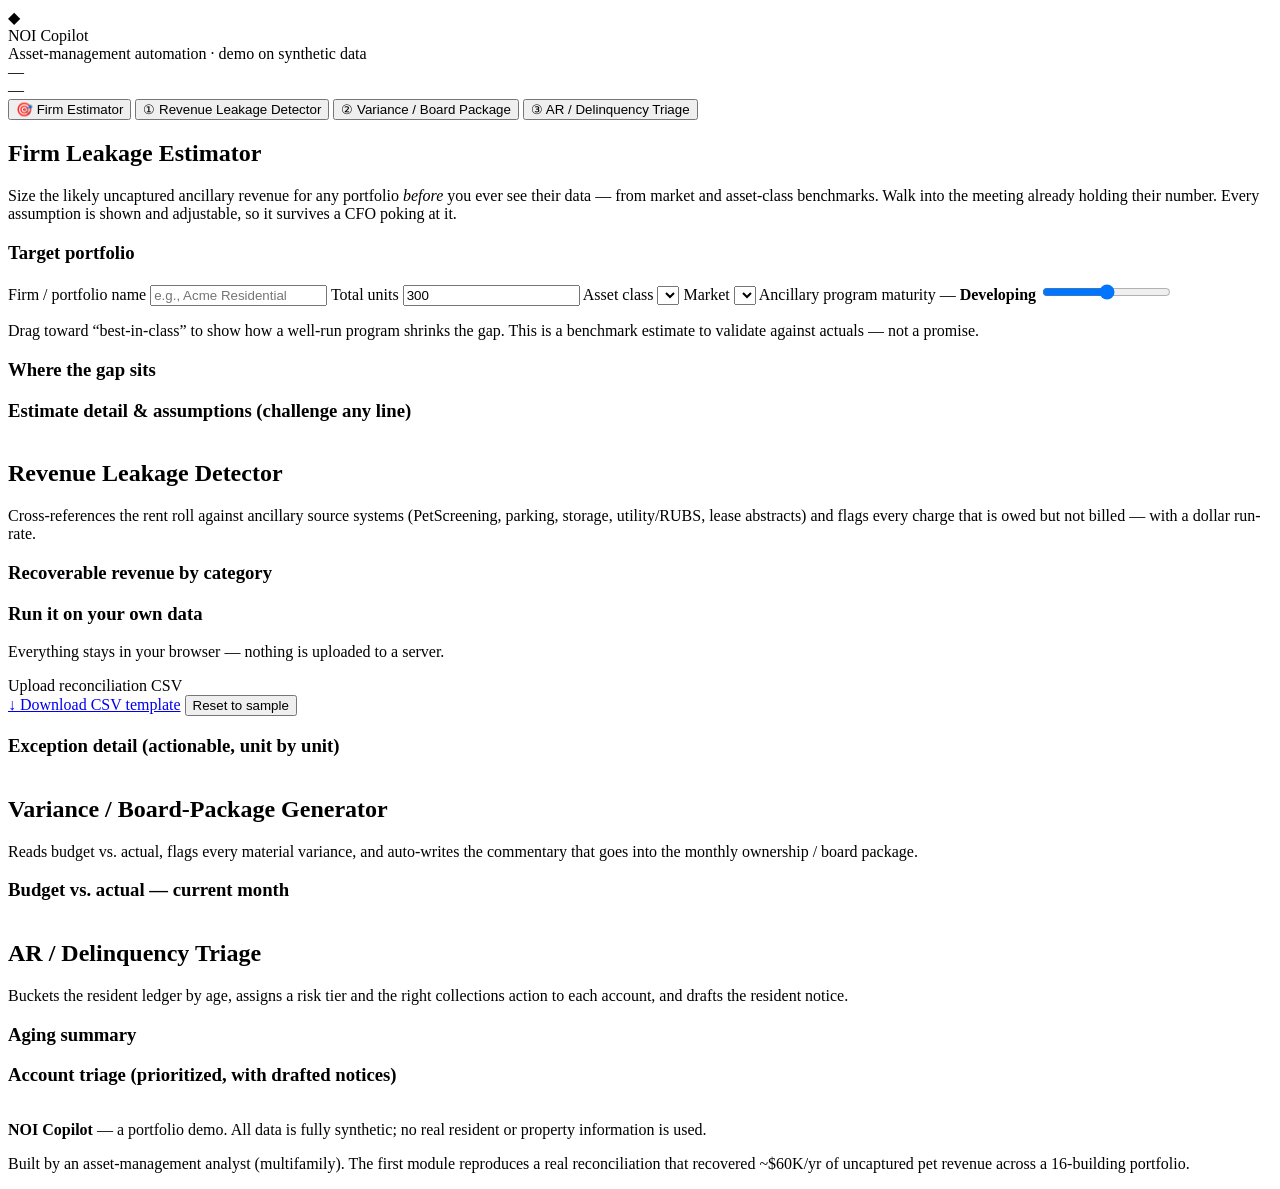
==== index.html @ cc87287d "Add files via upload" ====
<!DOCTYPE html>
<html lang="en">
<head>
  <meta charset="UTF-8" />
  <meta name="viewport" content="width=device-width, initial-scale=1.0" />
  <title>NOI Copilot — Asset Management Demo</title>
  <meta name="description" content="Revenue leakage detection, variance commentary, and AR triage for multifamily asset management. Built by an asset-management analyst." />
  <link rel="stylesheet" href="assets/styles.css" />
</head>
<body>
  <header class="topbar">
    <div class="wrap topbar-inner">
      <div class="brand">
        <span class="logo">◆</span>
        <div>
          <div class="brand-name">NOI&nbsp;Copilot</div>
          <div class="brand-tag">Asset-management automation · demo on synthetic data</div>
        </div>
      </div>
      <div class="prop">
        <div id="prop-name" class="prop-name">—</div>
        <div id="prop-meta" class="prop-meta">—</div>
      </div>
    </div>
  </header>

  <nav class="tabs-wrap">
    <div class="wrap tabs">
      <button class="tab active" data-pane="estimator">🎯 Firm Estimator</button>
      <button class="tab" data-pane="leakage">① Revenue Leakage Detector</button>
      <button class="tab" data-pane="variance">② Variance / Board Package</button>
      <button class="tab" data-pane="ar">③ AR / Delinquency Triage</button>
    </div>
  </nav>

  <main class="wrap">

    <!-- =================== FIRM ESTIMATOR =================== -->
    <section id="pane-estimator" class="pane active">
      <div class="pane-head">
        <h2>Firm Leakage Estimator</h2>
        <p>Size the likely uncaptured ancillary revenue for any portfolio <em>before</em> you ever see their data — from market and asset-class benchmarks. Walk into the meeting already holding their number. Every assumption is shown and adjustable, so it survives a CFO poking at it.</p>
      </div>
      <div class="grid-2">
        <div class="card est-form">
          <h3>Target portfolio</h3>
          <label>Firm / portfolio name <input id="est-name" type="text" placeholder="e.g., Acme Residential" /></label>
          <label>Total units <input id="est-units" type="number" value="300" min="1" step="10" /></label>
          <label>Asset class <select id="est-class"></select></label>
          <label>Market <select id="est-market"></select></label>
          <label class="rangerow">Ancillary program maturity — <strong id="est-mat-val">Developing</strong>
            <input id="est-maturity" type="range" min="0" max="100" value="50" /></label>
          <p class="muted small">Drag toward “best-in-class” to show how a well-run program shrinks the gap. This is a benchmark estimate to validate against actuals — not a promise.</p>
        </div>
        <div class="card">
          <div id="est-headline"></div>
          <h3 class="mt">Where the gap sits</h3>
          <div id="est-bars" class="cats"></div>
        </div>
      </div>
      <div class="card">
        <h3>Estimate detail &amp; assumptions <span class="muted">(challenge any line)</span></h3>
        <div class="tablescroll"><table id="est-table" class="data"></table></div>
      </div>
      <div id="est-outreach"></div>
    </section>

    <!-- =================== MODULE 1: LEAKAGE =================== -->
    <section id="pane-leakage" class="pane">
      <div class="pane-head">
        <h2>Revenue Leakage Detector</h2>
        <p>Cross-references the rent roll against ancillary source systems (PetScreening, parking, storage, utility/RUBS, lease abstracts) and flags every charge that is owed but not billed — with a dollar run-rate.</p>
      </div>
      <div id="leak-kpis" class="kpis"></div>
      <div class="grid-2">
        <div class="card">
          <h3>Recoverable revenue by category</h3>
          <div id="leak-cats" class="cats"></div>
        </div>
        <div class="card csv-card">
          <h3>Run it on your own data</h3>
          <p class="muted">Everything stays in your browser — nothing is uploaded to a server.</p>
          <label class="filebtn">Upload reconciliation CSV
            <input type="file" id="csv-upload" accept=".csv" hidden />
          </label>
          <div class="csv-links">
            <a href="#" id="csv-template">↓ Download CSV template</a>
            <button id="csv-reset" class="linkbtn">Reset to sample</button>
          </div>
          <div id="csv-status" class="csv-status muted"></div>
        </div>
      </div>
      <div class="card">
        <h3>Exception detail <span class="muted">(actionable, unit by unit)</span></h3>
        <div class="tablescroll"><table id="leak-table" class="data"></table></div>
      </div>
    </section>

    <!-- =================== MODULE 2: VARIANCE =================== -->
    <section id="pane-variance" class="pane">
      <div class="pane-head">
        <h2>Variance / Board-Package Generator</h2>
        <p>Reads budget vs. actual, flags every material variance, and auto-writes the commentary that goes into the monthly ownership / board package.</p>
      </div>
      <div id="var-kpis" class="kpis"></div>
      <div id="var-summary"></div>
      <div class="grid-2">
        <div class="card">
          <h3>Budget vs. actual — current month</h3>
          <div class="tablescroll"><table id="var-table" class="data"></table></div>
        </div>
        <div class="card">
          <div id="var-narrative"></div>
        </div>
      </div>
    </section>

    <!-- =================== MODULE 3: AR =================== -->
    <section id="pane-ar" class="pane">
      <div class="pane-head">
        <h2>AR / Delinquency Triage</h2>
        <p>Buckets the resident ledger by age, assigns a risk tier and the right collections action to each account, and drafts the resident notice.</p>
      </div>
      <div id="ar-kpis" class="kpis"></div>
      <div class="card">
        <h3>Aging summary</h3>
        <div id="ar-buckets" class="buckets"></div>
      </div>
      <div class="card">
        <h3>Account triage <span class="muted">(prioritized, with drafted notices)</span></h3>
        <div class="tablescroll"><table id="ar-table" class="data"></table></div>
        <div id="ar-draft" class="draft" style="display:none">
          <div class="draft-tag">Auto-drafted notice — review before sending</div>
          <pre id="ar-draft-text"></pre>
        </div>
      </div>
    </section>

  </main>

  <footer class="foot">
    <div class="wrap">
      <p><strong>NOI Copilot</strong> — a portfolio demo. All data is fully synthetic; no real resident or property information is used.</p>
      <p class="muted">Built by an asset-management analyst (multifamily). The first module reproduces a real reconciliation that recovered ~$60K/yr of uncaptured pet revenue across a 16-building portfolio.</p>
    </div>
  </footer>

  <script src="assets/data.js"></script>
  <script src="assets/app.js"></script>
</body>
</html>
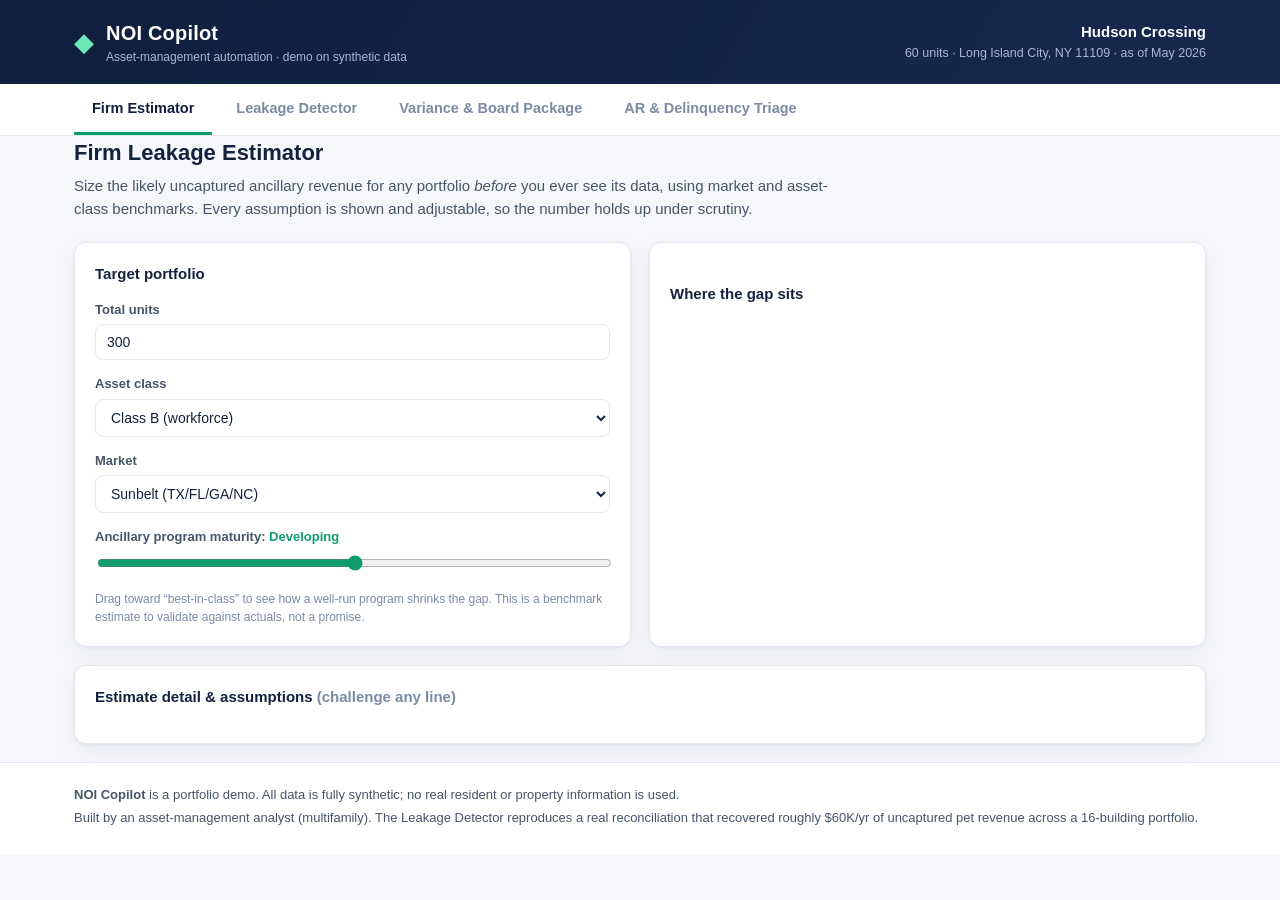
==== commit 1cc80616: "Add files via upload" ====
--- a/index.html
+++ b/index.html
@@ -3,7 +3,7 @@
 <head>
   <meta charset="UTF-8" />
   <meta name="viewport" content="width=device-width, initial-scale=1.0" />
-  <title>NOI Copilot — Asset Management Demo</title>
+  <title>NOI Copilot | Asset Management Demo</title>
   <meta name="description" content="Revenue leakage detection, variance commentary, and AR triage for multifamily asset management. Built by an asset-management analyst." />
   <link rel="stylesheet" href="assets/styles.css" />
 </head>
@@ -18,18 +18,18 @@
         </div>
       </div>
       <div class="prop">
-        <div id="prop-name" class="prop-name">—</div>
-        <div id="prop-meta" class="prop-meta">—</div>
+        <div id="prop-name" class="prop-name"></div>
+        <div id="prop-meta" class="prop-meta"></div>
       </div>
     </div>
   </header>
 
   <nav class="tabs-wrap">
     <div class="wrap tabs">
-      <button class="tab active" data-pane="estimator">🎯 Firm Estimator</button>
-      <button class="tab" data-pane="leakage">① Revenue Leakage Detector</button>
-      <button class="tab" data-pane="variance">② Variance / Board Package</button>
-      <button class="tab" data-pane="ar">③ AR / Delinquency Triage</button>
+      <button class="tab active" data-pane="estimator">Firm Estimator</button>
+      <button class="tab" data-pane="leakage">Leakage Detector</button>
+      <button class="tab" data-pane="variance">Variance &amp; Board Package</button>
+      <button class="tab" data-pane="ar">AR &amp; Delinquency Triage</button>
     </div>
   </nav>
 
@@ -39,20 +39,19 @@
     <section id="pane-estimator" class="pane active">
       <div class="pane-head">
         <h2>Firm Leakage Estimator</h2>
-        <p>Size the likely uncaptured ancillary revenue for any portfolio <em>before</em> you ever see their data — from market and asset-class benchmarks. Walk into the meeting already holding their number. Every assumption is shown and adjustable, so it survives a CFO poking at it.</p>
+        <p>Size the likely uncaptured ancillary revenue for any portfolio <em>before</em> you ever see its data, using market and asset-class benchmarks. Every assumption is shown and adjustable, so the number holds up under scrutiny.</p>
       </div>
       <div class="grid-2">
         <div class="card est-form">
           <h3>Target portfolio</h3>
-          <label>Firm / portfolio name <input id="est-name" type="text" placeholder="e.g., Acme Residential" /></label>
           <label>Total units <input id="est-units" type="number" value="300" min="1" step="10" /></label>
           <label>Asset class <select id="est-class"></select></label>
           <label>Market <select id="est-market"></select></label>
-          <label class="rangerow">Ancillary program maturity — <strong id="est-mat-val">Developing</strong>
+          <label class="rangerow">Ancillary program maturity: <strong id="est-mat-val">Developing</strong>
             <input id="est-maturity" type="range" min="0" max="100" value="50" /></label>
-          <p class="muted small">Drag toward “best-in-class” to show how a well-run program shrinks the gap. This is a benchmark estimate to validate against actuals — not a promise.</p>
+          <p class="muted small">Drag toward “best-in-class” to see how a well-run program shrinks the gap. This is a benchmark estimate to validate against actuals, not a promise.</p>
         </div>
-        <div class="card">
+        <div class="card est-result">
           <div id="est-headline"></div>
           <h3 class="mt">Where the gap sits</h3>
           <div id="est-bars" class="cats"></div>
@@ -62,14 +61,13 @@
         <h3>Estimate detail &amp; assumptions <span class="muted">(challenge any line)</span></h3>
         <div class="tablescroll"><table id="est-table" class="data"></table></div>
       </div>
-      <div id="est-outreach"></div>
     </section>
 
     <!-- =================== MODULE 1: LEAKAGE =================== -->
     <section id="pane-leakage" class="pane">
       <div class="pane-head">
         <h2>Revenue Leakage Detector</h2>
-        <p>Cross-references the rent roll against ancillary source systems (PetScreening, parking, storage, utility/RUBS, lease abstracts) and flags every charge that is owed but not billed — with a dollar run-rate.</p>
+        <p>Cross-references the rent roll against ancillary source systems (PetScreening, parking, storage, utility/RUBS, lease abstracts) and flags every charge that is owed but not billed, with a dollar run-rate.</p>
       </div>
       <div id="leak-kpis" class="kpis"></div>
       <div class="grid-2">
@@ -79,7 +77,7 @@
         </div>
         <div class="card csv-card">
           <h3>Run it on your own data</h3>
-          <p class="muted">Everything stays in your browser — nothing is uploaded to a server.</p>
+          <p class="muted">Everything stays in your browser. Nothing is uploaded to a server.</p>
           <label class="filebtn">Upload reconciliation CSV
             <input type="file" id="csv-upload" accept=".csv" hidden />
           </label>
@@ -106,7 +104,7 @@
       <div id="var-summary"></div>
       <div class="grid-2">
         <div class="card">
-          <h3>Budget vs. actual — current month</h3>
+          <h3>Budget vs. actual, current month</h3>
           <div class="tablescroll"><table id="var-table" class="data"></table></div>
         </div>
         <div class="card">
@@ -130,7 +128,7 @@
         <h3>Account triage <span class="muted">(prioritized, with drafted notices)</span></h3>
         <div class="tablescroll"><table id="ar-table" class="data"></table></div>
         <div id="ar-draft" class="draft" style="display:none">
-          <div class="draft-tag">Auto-drafted notice — review before sending</div>
+          <div class="draft-tag">Auto-drafted notice (review before sending)</div>
           <pre id="ar-draft-text"></pre>
         </div>
       </div>
@@ -140,8 +138,8 @@
 
   <footer class="foot">
     <div class="wrap">
-      <p><strong>NOI Copilot</strong> — a portfolio demo. All data is fully synthetic; no real resident or property information is used.</p>
-      <p class="muted">Built by an asset-management analyst (multifamily). The first module reproduces a real reconciliation that recovered ~$60K/yr of uncaptured pet revenue across a 16-building portfolio.</p>
+      <p><strong>NOI Copilot</strong> is a portfolio demo. All data is fully synthetic; no real resident or property information is used.</p>
+      <p class="muted">Built by an asset-management analyst (multifamily). The Leakage Detector reproduces a real reconciliation that recovered roughly $60K/yr of uncaptured pet revenue across a 16-building portfolio.</p>
     </div>
   </footer>
 
--- a/assets/styles.css
+++ b/assets/styles.css
@@ -0,0 +1,165 @@
+/* NOI Copilot — styles */
+:root {
+  --navy: #0f1f3d;
+  --navy-2: #16294d;
+  --ink: #14213d;
+  --slate: #475569;
+  --muted: #7c8aa3;
+  --line: #e3e8f0;
+  --bg: #f5f7fb;
+  --card: #ffffff;
+  --green: #0f9d6e;
+  --green-bg: #e7f7f0;
+  --red: #d6455b;
+  --red-bg: #fdeef0;
+  --amber: #b7791f;
+  --amber-bg: #fbf3e2;
+  --blue: #2563eb;
+  --shadow: 0 1px 3px rgba(16, 32, 64, .06), 0 8px 24px rgba(16, 32, 64, .05);
+  --radius: 12px;
+}
+* { box-sizing: border-box; }
+body {
+  margin: 0; background: var(--bg); color: var(--ink);
+  font: 15px/1.5 -apple-system, BlinkMacSystemFont, "Segoe UI", Roboto, Helvetica, Arial, sans-serif;
+  -webkit-font-smoothing: antialiased;
+}
+.wrap { max-width: 1180px; margin: 0 auto; padding: 0 24px; }
+
+/* ---- top bar ---- */
+.topbar { background: linear-gradient(120deg, var(--navy), var(--navy-2)); color: #fff; }
+.topbar-inner { display: flex; align-items: center; justify-content: space-between; padding: 18px 24px; gap: 16px; flex-wrap: wrap; }
+.brand { display: flex; align-items: center; gap: 12px; }
+.logo { font-size: 26px; color: #6ee7b7; }
+.brand-name { font-size: 20px; font-weight: 700; letter-spacing: .2px; }
+.brand-tag { font-size: 12px; color: #aab8d4; }
+.prop { text-align: right; }
+.prop-name { font-weight: 600; }
+.prop-meta { font-size: 12.5px; color: #aab8d4; }
+
+/* ---- tabs ---- */
+.tabs-wrap { background: #fff; border-bottom: 1px solid var(--line); position: sticky; top: 0; z-index: 5; }
+.tabs { display: flex; gap: 6px; overflow-x: auto; }
+.tab {
+  border: 0; background: none; padding: 16px 18px; font-size: 14.5px; font-weight: 600;
+  color: var(--muted); cursor: pointer; border-bottom: 3px solid transparent; white-space: nowrap;
+}
+.tab:hover { color: var(--ink); }
+.tab.active { color: var(--navy); border-bottom-color: var(--green); }
+
+/* ---- panes ---- */
+main { padding: 28px 24px 60px; }
+.pane { display: none; animation: fade .25s ease; }
+.pane.active { display: block; }
+@keyframes fade { from { opacity: 0; transform: translateY(4px); } to { opacity: 1; transform: none; } }
+.pane-head h2 { margin: 0 0 6px; font-size: 22px; }
+.pane-head p { margin: 0 0 22px; color: var(--slate); max-width: 760px; }
+
+/* ---- KPI cards ---- */
+.kpis { display: grid; grid-template-columns: repeat(4, 1fr); gap: 14px; margin-bottom: 22px; }
+.kpi { background: var(--card); border: 1px solid var(--line); border-radius: var(--radius); padding: 16px 18px; box-shadow: var(--shadow); }
+.kpi-val { font-size: 26px; font-weight: 700; letter-spacing: -.5px; }
+.kpi-label { font-size: 12.5px; color: var(--muted); text-transform: uppercase; letter-spacing: .4px; margin-top: 2px; }
+.kpi-sub { font-size: 12.5px; color: var(--slate); margin-top: 6px; }
+.kpi.accent-green { border-top: 3px solid var(--green); }
+.kpi.accent-green .kpi-val { color: var(--green); }
+.kpi.accent-red { border-top: 3px solid var(--red); }
+.kpi.accent-red .kpi-val { color: var(--red); }
+
+/* ---- cards & layout ---- */
+.card { background: var(--card); border: 1px solid var(--line); border-radius: var(--radius); padding: 20px; box-shadow: var(--shadow); margin-bottom: 18px; }
+.card h3 { margin: 0 0 14px; font-size: 15px; }
+.card h4 { margin: 0 0 12px; font-size: 15px; }
+.grid-2 { display: grid; grid-template-columns: 1fr 1fr; gap: 18px; }
+
+/* ---- category bars ---- */
+.cats { display: flex; flex-direction: column; gap: 14px; }
+.catbar-top { display: flex; justify-content: space-between; font-size: 14px; margin-bottom: 5px; }
+.catbar-track { height: 8px; background: #eef1f7; border-radius: 6px; overflow: hidden; }
+.catbar-fill { height: 100%; background: linear-gradient(90deg, var(--green), #34d399); border-radius: 6px; }
+.catbar-sub { font-size: 12px; color: var(--muted); margin-top: 4px; }
+
+/* ---- tables ---- */
+.tablescroll { overflow-x: auto; }
+table.data { width: 100%; min-width: 880px; border-collapse: collapse; font-size: 13.5px; }
+table.data th { text-align: left; color: var(--muted); font-weight: 600; font-size: 11.5px; text-transform: uppercase; letter-spacing: .4px; padding: 8px 10px; border-bottom: 2px solid var(--line); }
+table.data td { padding: 9px 10px; border-bottom: 1px solid #eef1f7; vertical-align: top; }
+table.data tr:hover td { background: #fafbfe; }
+table.data .num { text-align: right; font-variant-numeric: tabular-nums; white-space: nowrap; }
+table.data .strong { font-weight: 700; }
+table.data .mono { font-variant-numeric: tabular-nums; font-weight: 600; }
+table.data .muted { color: var(--muted); }
+table.data .action { color: var(--slate); font-size: 13px; min-width: 240px; white-space: normal; }
+table.data tr.dim td { color: #aab2c2; }
+.pos { color: var(--green); }
+.neg { color: var(--red); }
+
+/* ---- badges ---- */
+.badge { display: inline-block; font-size: 11px; font-weight: 600; padding: 2px 8px; border-radius: 20px; white-space: nowrap; }
+.b-high { background: var(--green-bg); color: var(--green); }
+.b-med { background: var(--amber-bg); color: var(--amber); }
+.b-low { background: #eef1f7; color: var(--slate); }
+.b-risk { background: var(--red-bg); color: var(--red); }
+
+/* ---- variance summary & narrative ---- */
+.summary-card { background: linear-gradient(120deg, #0f1f3d, #1c3566); color: #eaf0fb; border-radius: var(--radius); padding: 18px 20px; margin-bottom: 18px; box-shadow: var(--shadow); }
+.summary-tag { font-size: 11px; text-transform: uppercase; letter-spacing: .5px; color: #8fb4ff; margin-bottom: 6px; }
+.summary-card p { margin: 0; font-size: 15px; line-height: 1.55; }
+ul.narrative { list-style: none; margin: 0; padding: 0; }
+ul.narrative li { position: relative; padding: 9px 0 9px 20px; border-bottom: 1px solid #eef1f7; font-size: 13.5px; color: var(--ink); }
+ul.narrative li:last-child { border-bottom: 0; }
+ul.narrative li::before { content: ""; position: absolute; left: 0; top: 15px; width: 9px; height: 9px; border-radius: 50%; }
+li.pos-dot::before { background: var(--green); }
+li.neg-dot::before { background: var(--red); }
+
+/* ---- AR buckets ---- */
+.buckets { display: grid; grid-template-columns: repeat(4, 1fr); gap: 14px; }
+.bucket { border: 1px solid var(--line); border-radius: 10px; padding: 14px; text-align: center; }
+.bucket-val { font-size: 22px; font-weight: 700; }
+.bucket-lbl { margin-top: 6px; }
+
+/* ---- buttons / csv ---- */
+.csv-card .muted { font-size: 13px; }
+.filebtn { display: inline-block; background: var(--navy); color: #fff; padding: 9px 16px; border-radius: 8px; font-size: 13.5px; font-weight: 600; cursor: pointer; margin: 6px 0 12px; }
+.filebtn:hover { background: var(--navy-2); }
+.csv-links { display: flex; gap: 16px; align-items: center; font-size: 13.5px; }
+.csv-links a { color: var(--blue); text-decoration: none; }
+.linkbtn { border: 0; background: none; color: var(--slate); cursor: pointer; font-size: 13.5px; padding: 0; text-decoration: underline; }
+.csv-status { margin-top: 10px; font-size: 12.5px; min-height: 16px; }
+button.mini { border: 1px solid var(--line); background: #fff; color: var(--navy); font-size: 12px; font-weight: 600; padding: 4px 10px; border-radius: 6px; cursor: pointer; }
+button.mini:hover { background: var(--bg); border-color: #c7d0e0; }
+
+/* ---- draft ---- */
+.draft { margin-top: 16px; border: 1px dashed #c7d0e0; border-radius: 10px; background: #fbfcfe; padding: 14px 16px; }
+.draft-tag { font-size: 11px; text-transform: uppercase; letter-spacing: .5px; color: var(--amber); margin-bottom: 8px; font-weight: 700; }
+.draft pre { margin: 0; white-space: pre-wrap; font: 13px/1.6 ui-monospace, SFMono-Regular, Menlo, monospace; color: var(--ink); }
+
+/* ---- estimator ---- */
+.est-form label { display: block; font-size: 13px; font-weight: 600; color: var(--slate); margin-bottom: 14px; }
+.est-form input[type=text], .est-form input[type=number], .est-form select {
+  display: block; width: 100%; margin-top: 5px; padding: 9px 11px; font-size: 14px;
+  border: 1px solid var(--line); border-radius: 8px; background: #fff; color: var(--ink); font-weight: 500;
+}
+.est-form input:focus, .est-form select:focus { outline: none; border-color: var(--green); box-shadow: 0 0 0 3px var(--green-bg); }
+.est-form .rangerow strong { color: var(--green); }
+.est-form input[type=range] { width: 100%; margin-top: 8px; accent-color: var(--green); }
+.est-form .small { font-size: 12px; margin: 4px 0 0; }
+h3.mt { margin-top: 20px; }
+.est-range { font-size: 32px; font-weight: 800; letter-spacing: -1px; color: var(--green); line-height: 1.1; }
+.est-range .est-yr { font-size: 15px; font-weight: 600; color: var(--muted); letter-spacing: 0; }
+.est-mid { font-size: 13.5px; color: var(--slate); margin-top: 8px; }
+table.data tr.totalrow td { border-top: 2px solid var(--line); border-bottom: 0; padding-top: 12px; font-size: 14px; }
+#est-outreach { margin-top: 4px; }
+
+/* ---- footer ---- */
+.foot { border-top: 1px solid var(--line); background: #fff; padding: 22px 0; }
+.foot p { margin: 0 0 4px; font-size: 13px; color: var(--slate); }
+
+.muted { color: var(--muted); }
+
+/* ---- responsive ---- */
+@media (max-width: 860px) {
+  .kpis, .buckets { grid-template-columns: repeat(2, 1fr); }
+  .grid-2 { grid-template-columns: 1fr; }
+  .prop { text-align: left; }
+}
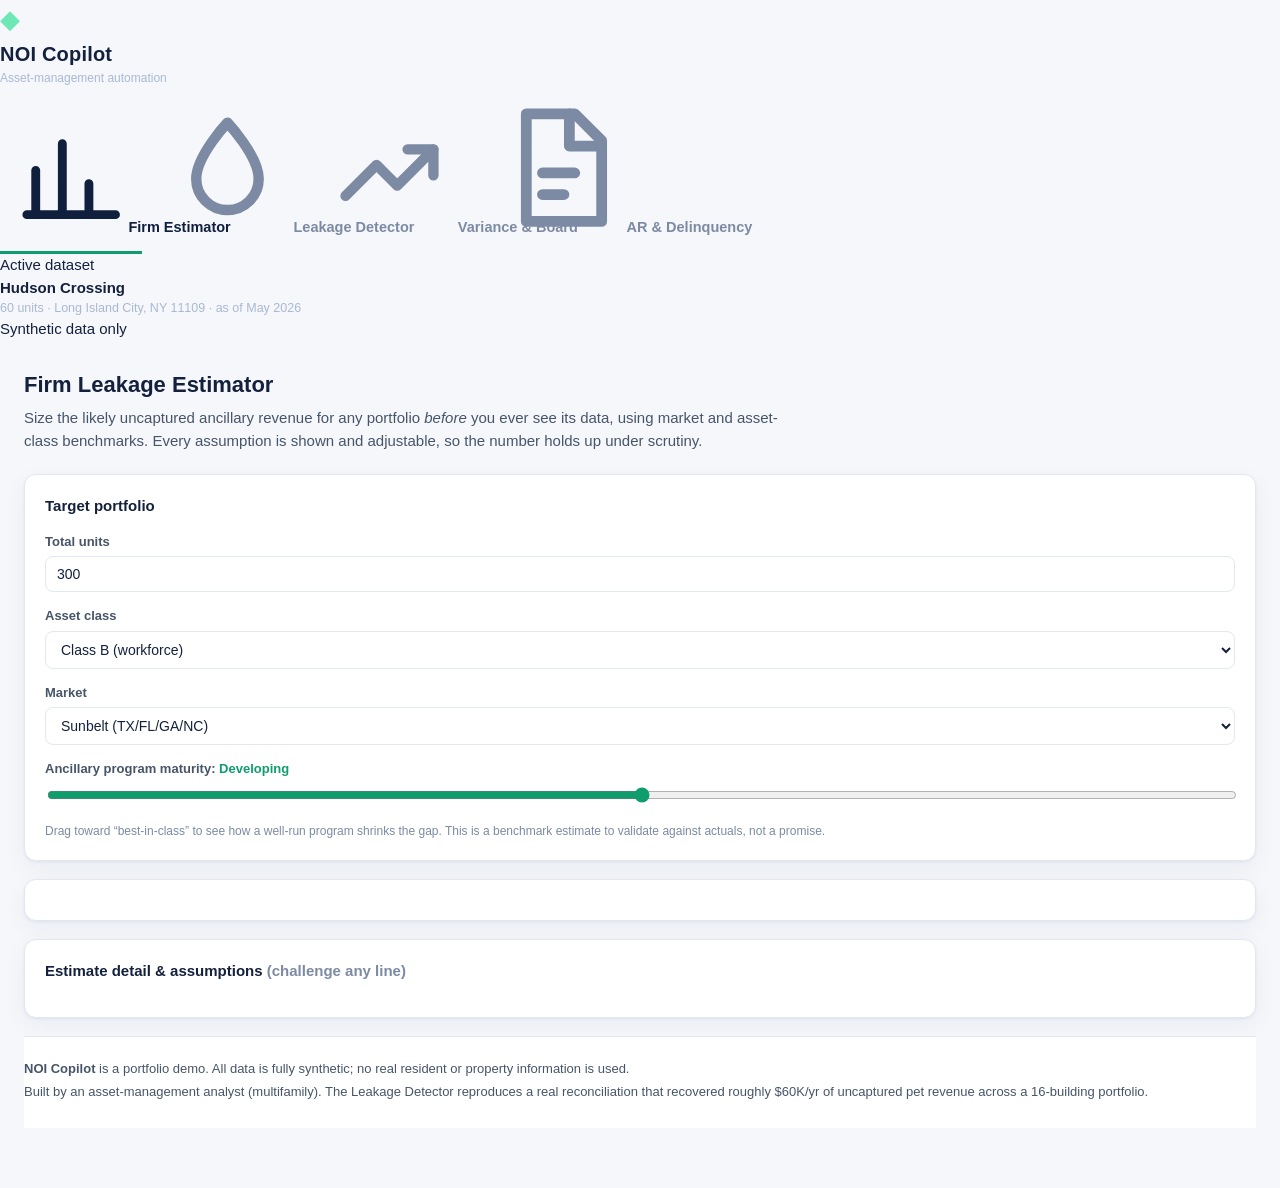
==== commit a17fa382: "Add files via upload" ====
--- a/index.html
+++ b/index.html
@@ -3,106 +3,126 @@
 <head>
   <meta charset="UTF-8" />
   <meta name="viewport" content="width=device-width, initial-scale=1.0" />
-  <title>NOI Copilot | Asset Management Demo</title>
+  <title>NOI Copilot | Asset Management Workspace</title>
   <meta name="description" content="Revenue leakage detection, variance commentary, and AR triage for multifamily asset management. Built by an asset-management analyst." />
   <link rel="stylesheet" href="assets/styles.css" />
 </head>
 <body>
-  <header class="topbar">
-    <div class="wrap topbar-inner">
-      <div class="brand">
-        <span class="logo">◆</span>
-        <div>
-          <div class="brand-name">NOI&nbsp;Copilot</div>
-          <div class="brand-tag">Asset-management automation · demo on synthetic data</div>
-        </div>
-      </div>
-      <div class="prop">
-        <div id="prop-name" class="prop-name"></div>
-        <div id="prop-meta" class="prop-meta"></div>
+<div class="app">
+
+  <!-- ===================== SIDEBAR ===================== -->
+  <aside class="sidebar">
+    <div class="side-brand">
+      <span class="logo">◆</span>
+      <div class="side-brand-txt">
+        <div class="brand-name">NOI Copilot</div>
+        <div class="brand-tag">Asset-management automation</div>
       </div>
     </div>
-  </header>
 
-  <nav class="tabs-wrap">
-    <div class="wrap tabs">
-      <button class="tab active" data-pane="estimator">Firm Estimator</button>
-      <button class="tab" data-pane="leakage">Leakage Detector</button>
-      <button class="tab" data-pane="variance">Variance &amp; Board Package</button>
-      <button class="tab" data-pane="ar">AR &amp; Delinquency Triage</button>
+    <nav class="side-nav">
+      <button class="tab active" data-pane="estimator">
+        <svg class="ic" viewBox="0 0 24 24" fill="none" stroke="currentColor" stroke-width="2" stroke-linecap="round" stroke-linejoin="round"><path d="M4 20V10M10 20V4M16 20v-7M22 20H2"/></svg>
+        <span>Firm Estimator</span>
+      </button>
+      <button class="tab" data-pane="leakage">
+        <svg class="ic" viewBox="0 0 24 24" fill="none" stroke="currentColor" stroke-width="2" stroke-linecap="round" stroke-linejoin="round"><path d="M12 3s6 6.4 6 10.8a6 6 0 1 1-12 0C6 9.4 12 3 12 3z"/></svg>
+        <span>Leakage Detector</span>
+      </button>
+      <button class="tab" data-pane="variance">
+        <svg class="ic" viewBox="0 0 24 24" fill="none" stroke="currentColor" stroke-width="2" stroke-linecap="round" stroke-linejoin="round"><path d="M3 17l6-6 4 4 7-7"/><path d="M15 8h5v5"/></svg>
+        <span>Variance &amp; Board</span>
+      </button>
+      <button class="tab" data-pane="ar">
+        <svg class="ic" viewBox="0 0 24 24" fill="none" stroke="currentColor" stroke-width="2" stroke-linecap="round" stroke-linejoin="round"><path d="M6 2h9l5 5v15H6z"/><path d="M14 2v6h6M9 13h6M9 17h4"/></svg>
+        <span>AR &amp; Delinquency</span>
+      </button>
+    </nav>
+
+    <div class="side-foot">
+      <div class="side-foot-lbl">Active dataset</div>
+      <div id="prop-name" class="prop-name"></div>
+      <div id="prop-meta" class="prop-meta"></div>
+      <div class="side-synthetic"><span class="dotpulse"></span> Synthetic data only</div>
     </div>
-  </nav>
+  </aside>
 
-  <main class="wrap">
+  <!-- ===================== WORKSPACE ===================== -->
+  <main class="workspace">
+    <div class="work-inner">
 
-    <!-- =================== FIRM ESTIMATOR =================== -->
-    <section id="pane-estimator" class="pane active">
-      <div class="pane-head">
-        <h2>Firm Leakage Estimator</h2>
-        <p>Size the likely uncaptured ancillary revenue for any portfolio <em>before</em> you ever see its data, using market and asset-class benchmarks. Every assumption is shown and adjustable, so the number holds up under scrutiny.</p>
-      </div>
-      <div class="grid-2">
-        <div class="card est-form">
-          <h3>Target portfolio</h3>
-          <label>Total units <input id="est-units" type="number" value="300" min="1" step="10" /></label>
-          <label>Asset class <select id="est-class"></select></label>
-          <label>Market <select id="est-market"></select></label>
-          <label class="rangerow">Ancillary program maturity: <strong id="est-mat-val">Developing</strong>
-            <input id="est-maturity" type="range" min="0" max="100" value="50" /></label>
-          <p class="muted small">Drag toward “best-in-class” to see how a well-run program shrinks the gap. This is a benchmark estimate to validate against actuals, not a promise.</p>
+      <!-- =================== FIRM ESTIMATOR =================== -->
+      <section id="pane-estimator" class="pane active">
+        <div class="pane-head">
+          <h2>Firm Leakage Estimator</h2>
+          <p>Size the likely uncaptured ancillary revenue for any portfolio <em>before</em> you ever see its data, using market and asset-class benchmarks. Every assumption is shown and adjustable, so the number holds up under scrutiny.</p>
         </div>
-        <div class="card est-result">
-          <div id="est-headline"></div>
-          <h3 class="mt">Where the gap sits</h3>
-          <div id="est-bars" class="cats"></div>
+        <div class="grid-37">
+          <div class="card est-form">
+            <h3>Target portfolio</h3>
+            <label>Total units <input id="est-units" type="number" value="300" min="1" step="10" /></label>
+            <label>Asset class <select id="est-class"></select></label>
+            <label>Market <select id="est-market"></select></label>
+            <label class="rangerow">Ancillary program maturity: <strong id="est-mat-val">Developing</strong>
+              <input id="est-maturity" type="range" min="0" max="100" value="50" /></label>
+            <p class="muted small">Drag toward “best-in-class” to see how a well-run program shrinks the gap. This is a benchmark estimate to validate against actuals, not a promise.</p>
+          </div>
+          <div class="card est-result">
+            <div class="est-result-top">
+              <div id="est-headline"></div>
+              <div id="est-donut" class="donut-wrap"></div>
+            </div>
+            <div id="est-legend"></div>
+          </div>
         </div>
-      </div>
-      <div class="card">
-        <h3>Estimate detail &amp; assumptions <span class="muted">(challenge any line)</span></h3>
-        <div class="tablescroll"><table id="est-table" class="data"></table></div>
-      </div>
-    </section>
+        <div class="card">
+          <h3>Estimate detail &amp; assumptions <span class="muted">(challenge any line)</span></h3>
+          <div class="tablescroll"><table id="est-table" class="data"></table></div>
+        </div>
+      </section>
 
-    <!-- =================== MODULE 1: LEAKAGE =================== -->
-    <section id="pane-leakage" class="pane">
-      <div class="pane-head">
-        <h2>Revenue Leakage Detector</h2>
-        <p>Cross-references the rent roll against ancillary source systems (PetScreening, parking, storage, utility/RUBS, lease abstracts) and flags every charge that is owed but not billed, with a dollar run-rate.</p>
-      </div>
-      <div id="leak-kpis" class="kpis"></div>
-      <div class="grid-2">
+      <!-- =================== LEAKAGE =================== -->
+      <section id="pane-leakage" class="pane">
+        <div class="pane-head">
+          <h2>Revenue Leakage Detector</h2>
+          <p>Cross-references the rent roll against ancillary source systems (PetScreening, parking, storage, utility/RUBS, lease abstracts) and flags every charge that is owed but not billed, with a dollar run-rate.</p>
+        </div>
+        <div id="leak-kpis" class="kpis"></div>
+        <div class="grid-2">
+          <div class="card">
+            <h3>Recoverable revenue by category</h3>
+            <div class="chart-row">
+              <div id="leak-donut" class="donut-wrap"></div>
+              <div id="leak-legend" class="legend-grow"></div>
+            </div>
+          </div>
+          <div class="card csv-card">
+            <h3>Run it on your own data</h3>
+            <p class="muted">Everything stays in your browser. Nothing is uploaded to a server.</p>
+            <label class="filebtn">Upload reconciliation CSV
+              <input type="file" id="csv-upload" accept=".csv" hidden />
+            </label>
+            <div class="csv-links">
+              <a href="#" id="csv-template">↓ Download CSV template</a>
+              <button id="csv-reset" class="linkbtn">Reset to sample</button>
+            </div>
+            <div id="csv-status" class="csv-status muted"></div>
+          </div>
+        </div>
         <div class="card">
-          <h3>Recoverable revenue by category</h3>
-          <div id="leak-cats" class="cats"></div>
+          <h3>Exception detail <span class="muted">(actionable, unit by unit)</span></h3>
+          <div class="tablescroll"><table id="leak-table" class="data"></table></div>
         </div>
-        <div class="card csv-card">
-          <h3>Run it on your own data</h3>
-          <p class="muted">Everything stays in your browser. Nothing is uploaded to a server.</p>
-          <label class="filebtn">Upload reconciliation CSV
-            <input type="file" id="csv-upload" accept=".csv" hidden />
-          </label>
-          <div class="csv-links">
-            <a href="#" id="csv-template">↓ Download CSV template</a>
-            <button id="csv-reset" class="linkbtn">Reset to sample</button>
-          </div>
-          <div id="csv-status" class="csv-status muted"></div>
+      </section>
+
+      <!-- =================== VARIANCE =================== -->
+      <section id="pane-variance" class="pane">
+        <div class="pane-head">
+          <h2>Variance &amp; Board-Package Generator</h2>
+          <p>Reads budget vs. actual, flags every material variance, and auto-writes the commentary that goes into the monthly ownership / board package.</p>
         </div>
-      </div>
-      <div class="card">
-        <h3>Exception detail <span class="muted">(actionable, unit by unit)</span></h3>
-        <div class="tablescroll"><table id="leak-table" class="data"></table></div>
-      </div>
-    </section>
-
-    <!-- =================== MODULE 2: VARIANCE =================== -->
-    <section id="pane-variance" class="pane">
-      <div class="pane-head">
-        <h2>Variance / Board-Package Generator</h2>
-        <p>Reads budget vs. actual, flags every material variance, and auto-writes the commentary that goes into the monthly ownership / board package.</p>
-      </div>
-      <div id="var-kpis" class="kpis"></div>
-      <div id="var-summary"></div>
-      <div class="grid-2">
+        <div id="var-kpis" class="kpis"></div>
+        <div id="var-summary"></div>
         <div class="card">
           <h3>Budget vs. actual, current month</h3>
           <div class="tablescroll"><table id="var-table" class="data"></table></div>
@@ -110,38 +130,46 @@
         <div class="card">
           <div id="var-narrative"></div>
         </div>
-      </div>
-    </section>
+      </section>
 
-    <!-- =================== MODULE 3: AR =================== -->
-    <section id="pane-ar" class="pane">
-      <div class="pane-head">
-        <h2>AR / Delinquency Triage</h2>
-        <p>Buckets the resident ledger by age, assigns a risk tier and the right collections action to each account, and drafts the resident notice.</p>
-      </div>
-      <div id="ar-kpis" class="kpis"></div>
-      <div class="card">
-        <h3>Aging summary</h3>
-        <div id="ar-buckets" class="buckets"></div>
-      </div>
-      <div class="card">
-        <h3>Account triage <span class="muted">(prioritized, with drafted notices)</span></h3>
-        <div class="tablescroll"><table id="ar-table" class="data"></table></div>
-        <div id="ar-draft" class="draft" style="display:none">
-          <div class="draft-tag">Auto-drafted notice (review before sending)</div>
-          <pre id="ar-draft-text"></pre>
+      <!-- =================== AR =================== -->
+      <section id="pane-ar" class="pane">
+        <div class="pane-head">
+          <h2>AR &amp; Delinquency Triage</h2>
+          <p>Buckets the resident ledger by age, assigns a risk tier and the right collections action to each account, and drafts the resident notice.</p>
         </div>
-      </div>
-    </section>
+        <div id="ar-kpis" class="kpis"></div>
+        <div class="grid-2">
+          <div class="card">
+            <h3>Aging distribution</h3>
+            <div class="chart-row">
+              <div id="ar-donut" class="donut-wrap"></div>
+              <div id="ar-legend" class="legend-grow"></div>
+            </div>
+          </div>
+          <div class="card">
+            <h3>Aging summary</h3>
+            <div id="ar-buckets" class="buckets-2"></div>
+          </div>
+        </div>
+        <div class="card">
+          <h3>Account triage <span class="muted">(prioritized, with drafted notices)</span></h3>
+          <div class="tablescroll"><table id="ar-table" class="data"></table></div>
+          <div id="ar-draft" class="draft" style="display:none">
+            <div class="draft-tag">Auto-drafted notice (review before sending)</div>
+            <pre id="ar-draft-text"></pre>
+          </div>
+        </div>
+      </section>
 
+      <footer class="foot">
+        <p><strong>NOI Copilot</strong> is a portfolio demo. All data is fully synthetic; no real resident or property information is used.</p>
+        <p class="muted">Built by an asset-management analyst (multifamily). The Leakage Detector reproduces a real reconciliation that recovered roughly $60K/yr of uncaptured pet revenue across a 16-building portfolio.</p>
+      </footer>
+
+    </div>
   </main>
-
-  <footer class="foot">
-    <div class="wrap">
-      <p><strong>NOI Copilot</strong> is a portfolio demo. All data is fully synthetic; no real resident or property information is used.</p>
-      <p class="muted">Built by an asset-management analyst (multifamily). The Leakage Detector reproduces a real reconciliation that recovered roughly $60K/yr of uncaptured pet revenue across a 16-building portfolio.</p>
-    </div>
-  </footer>
+</div>
 
   <script src="assets/data.js"></script>
   <script src="assets/app.js"></script>
